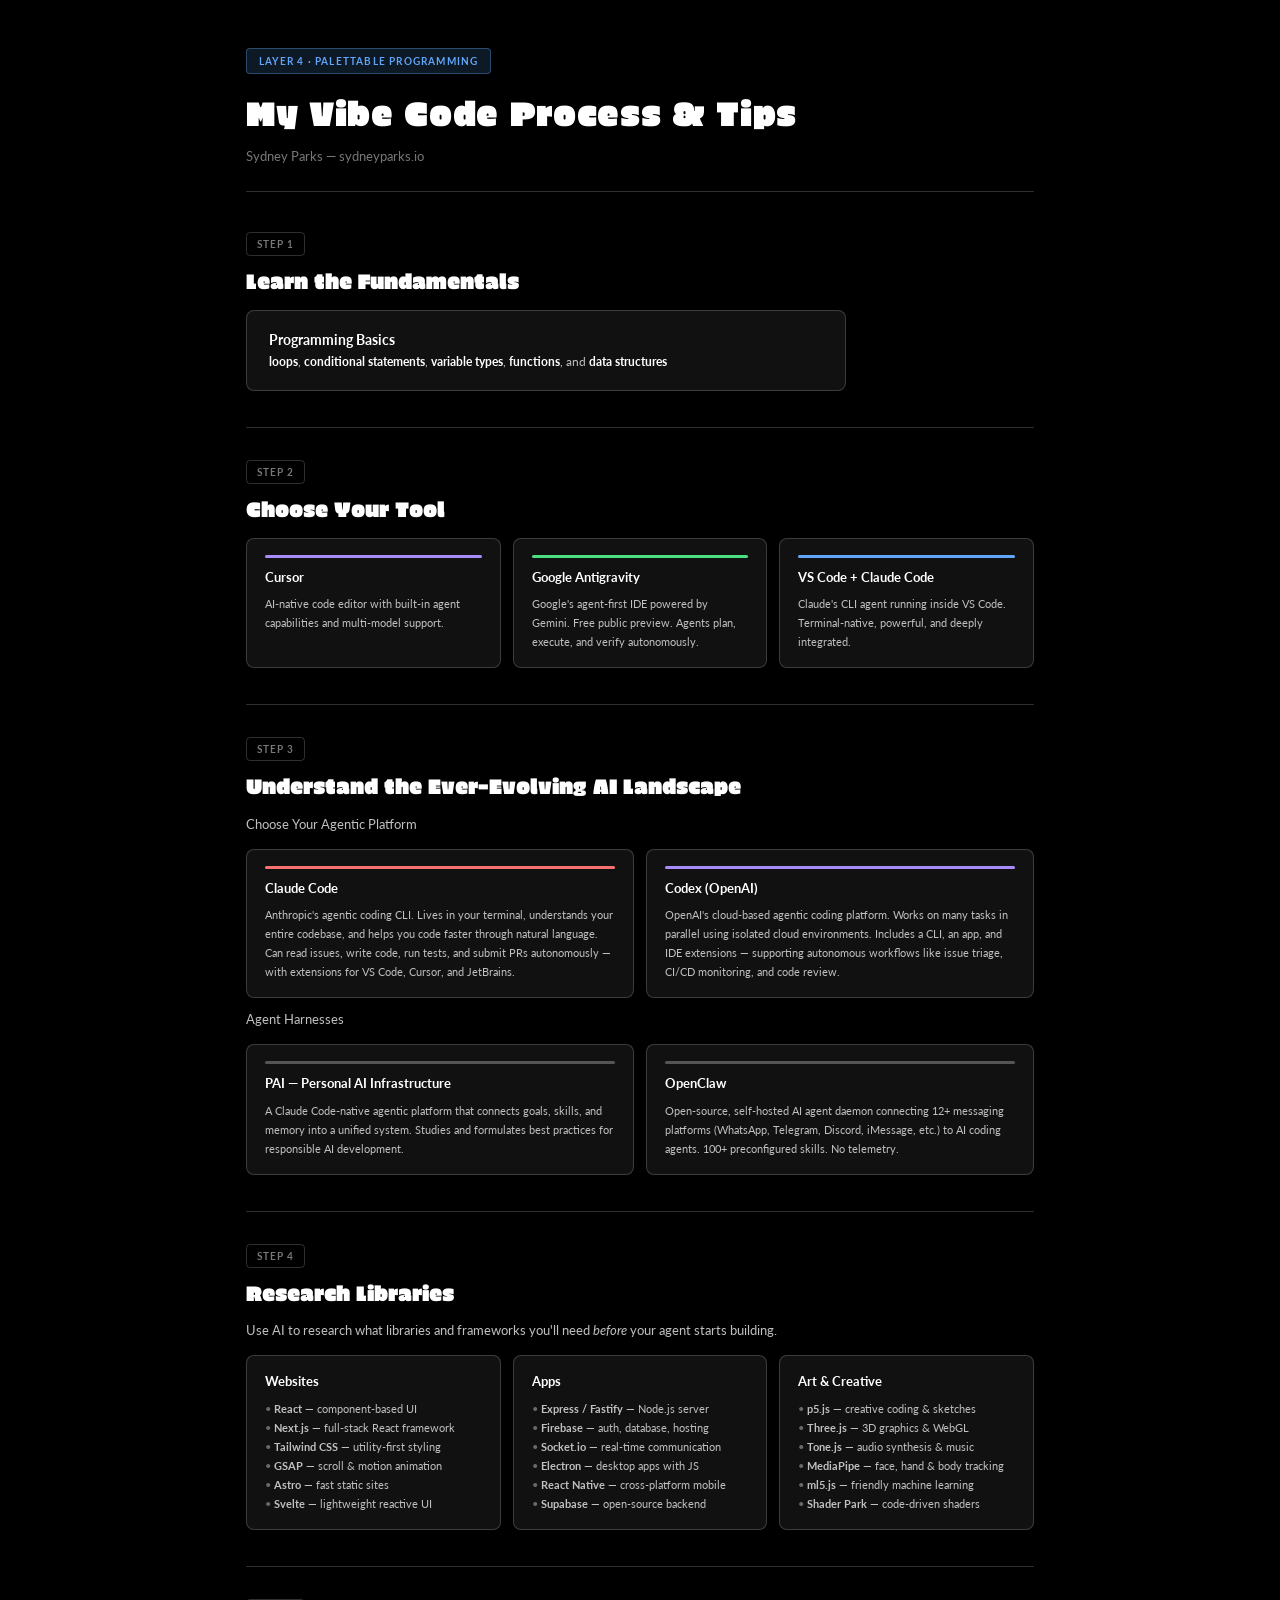
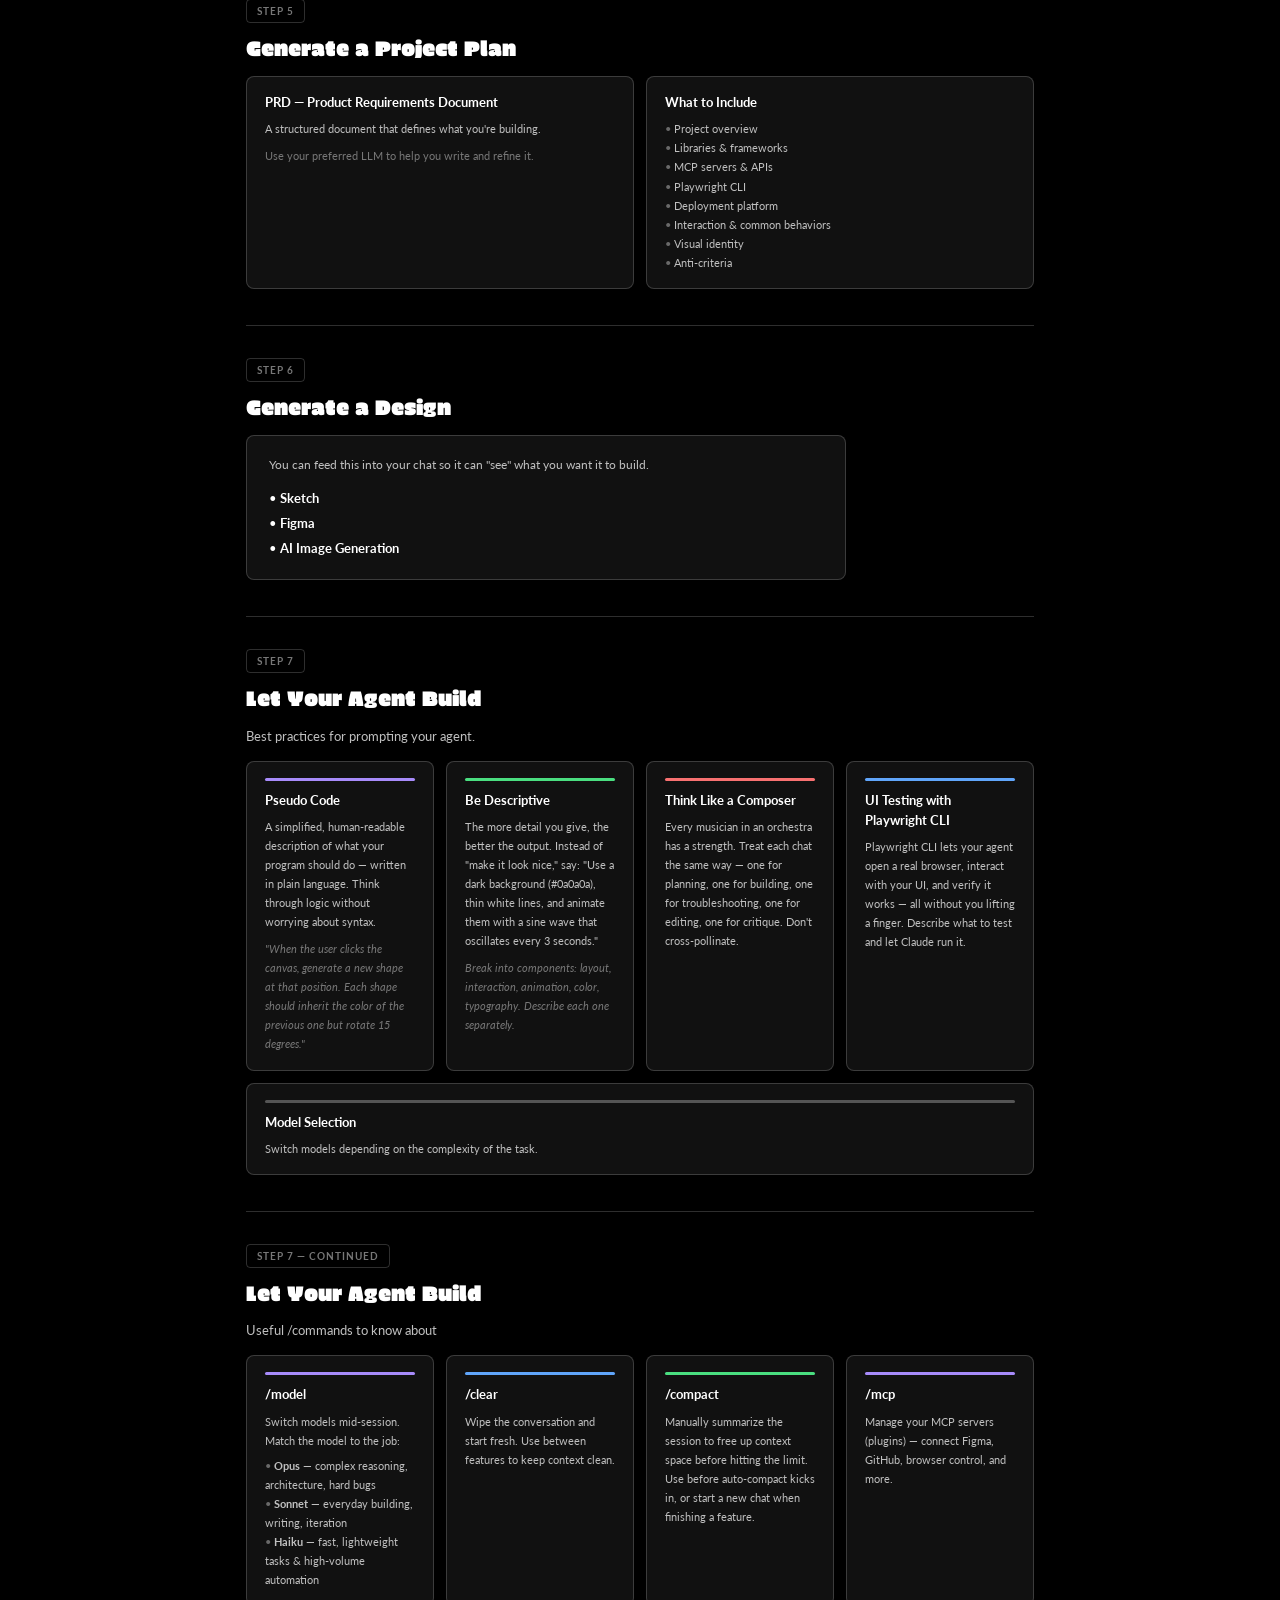
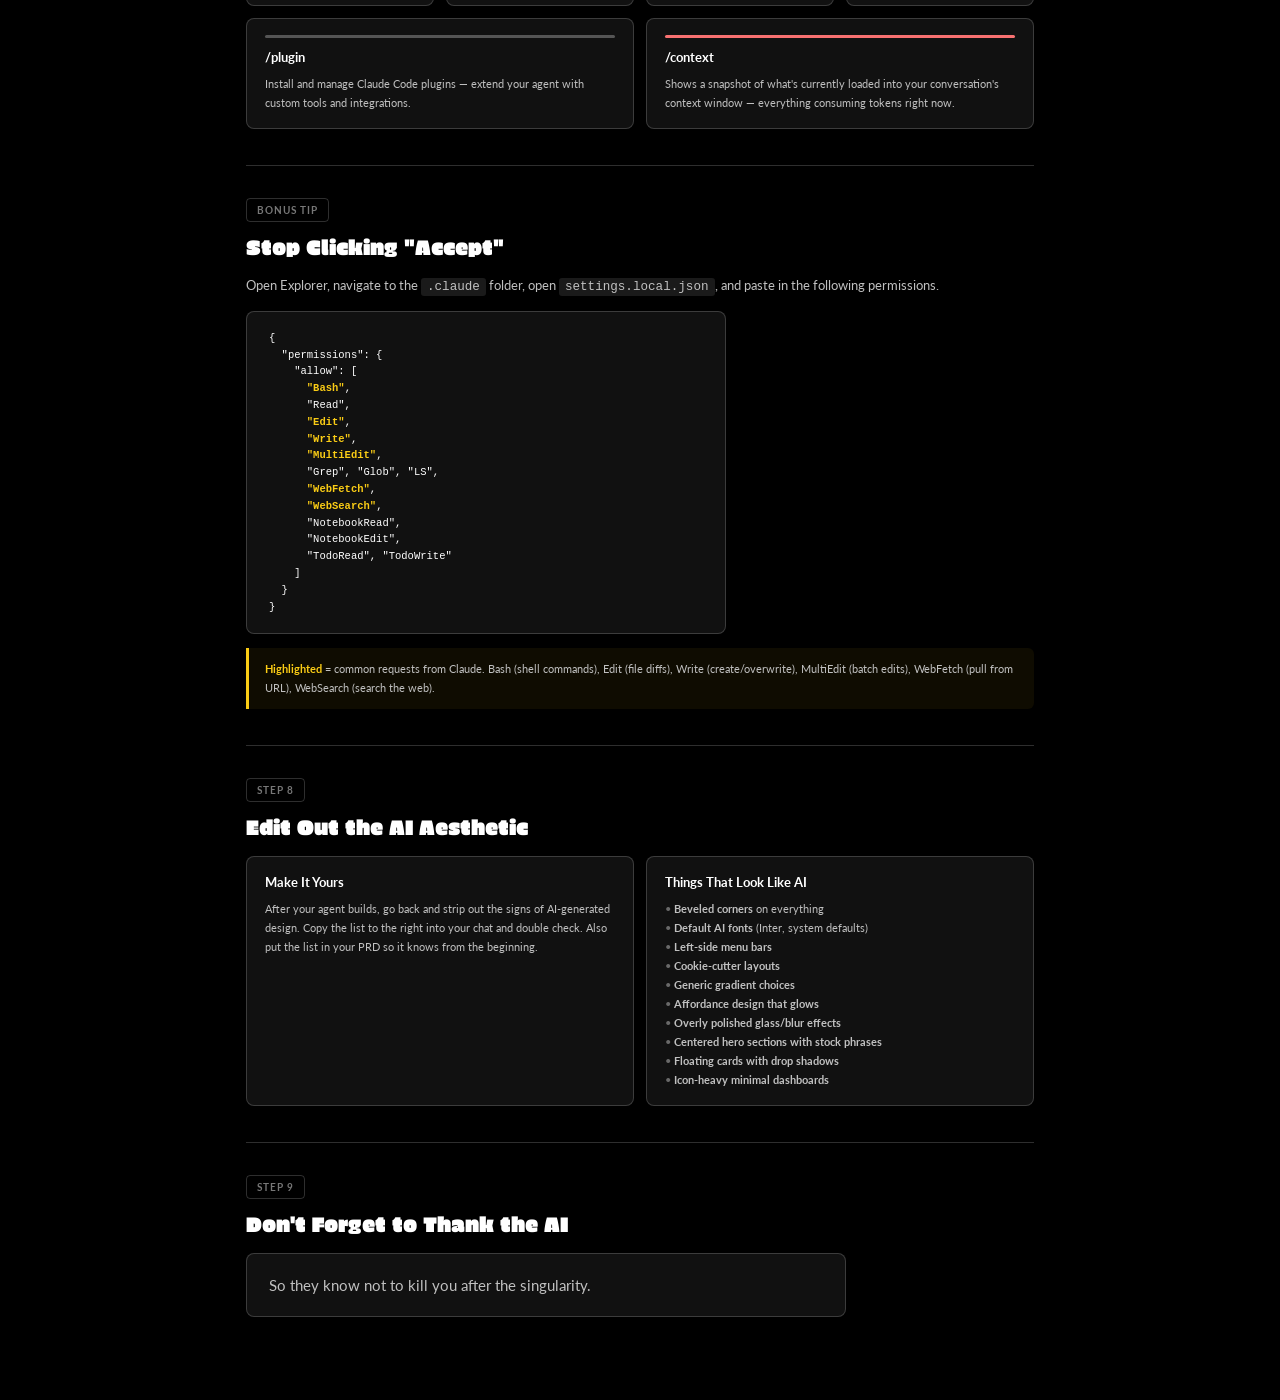
==== vibe-code-guide.html @ af0e0f03 "Initial commit: Vibe Code step-by-step guide" ====
<!DOCTYPE html>
<html lang="en">
<head>
  <meta charset="utf-8">
  <meta name="viewport" content="width=device-width, initial-scale=1.0">
  <title>My Vibe Code Process & Tips — Sydney Parks</title>
  <link rel="stylesheet" href="https://fonts.googleapis.com/css2?family=Erica+One&family=Lato:wght@300;400;700&display=swap">
  <style>
    *, *::before, *::after { box-sizing: border-box; margin: 0; padding: 0; }

    :root {
      --black: #000;
      --white: #fff;
      --bg-card: #111;
      --text-primary: #fff;
      --text-secondary: #c0c0c0;
      --text-dim: #777;
      --card-border: rgba(255,255,255,0.18);
      --accent-purple: #a78bfa;
      --accent-green: #4ade80;
      --accent-coral: #f87171;
      --accent-blue: #60a5fa;
      --accent-yellow: #facc15;
    }

    body {
      background: var(--black);
      color: var(--text-primary);
      font-family: 'Lato', sans-serif;
      font-size: 14px;
      line-height: 1.6;
      padding: 48px 56px;
      max-width: 900px;
      margin: 0 auto;
    }

    /* ── Header ── */
    .doc-header {
      border-bottom: 1px solid var(--card-border);
      padding-bottom: 24px;
      margin-bottom: 40px;
    }
    .doc-header .badge {
      display: inline-block;
      font-size: 10px;
      font-weight: 700;
      letter-spacing: 0.12em;
      text-transform: uppercase;
      background: rgba(96,165,250,0.15);
      border: 1px solid rgba(96,165,250,0.35);
      color: var(--accent-blue);
      padding: 4px 12px;
      border-radius: 4px;
      margin-bottom: 12px;
    }
    .doc-header h1 {
      font-family: 'Erica One', sans-serif;
      font-size: 2.4em;
      font-weight: 400;
      letter-spacing: 0.02em;
    }
    .doc-header p {
      color: var(--text-dim);
      margin-top: 6px;
      font-size: 0.95em;
    }

    /* ── Step block ── */
    .step {
      margin-bottom: 36px;
      page-break-inside: avoid;
    }
    .step-badge {
      display: inline-block;
      font-size: 10px;
      font-weight: 700;
      letter-spacing: 0.1em;
      text-transform: uppercase;
      border: 1px solid var(--card-border);
      color: var(--text-dim);
      padding: 3px 10px;
      border-radius: 4px;
      margin-bottom: 8px;
    }
    .step h2 {
      font-family: 'Erica One', sans-serif;
      font-size: 1.5em;
      font-weight: 400;
      margin-bottom: 12px;
    }
    .step .subtitle {
      color: var(--text-secondary);
      margin-bottom: 14px;
      font-size: 0.9em;
    }

    /* ── Cards ── */
    .cards {
      display: flex;
      flex-wrap: wrap;
      gap: 12px;
    }
    .card {
      background: var(--bg-card);
      border: 1px solid var(--card-border);
      border-radius: 8px;
      padding: 16px 18px;
      flex: 1;
      min-width: 180px;
    }
    .card h4 {
      font-size: 0.9em;
      font-weight: 700;
      margin-bottom: 6px;
    }
    .card p, .card li {
      font-size: 0.8em;
      color: var(--text-secondary);
      line-height: 1.7;
    }
    .card ul {
      list-style: none;
      padding: 0;
    }
    .card ul li::before { content: "• "; opacity: 0.5; }

    /* color bar accent */
    .bar { height: 3px; border-radius: 2px; margin-bottom: 10px; }
    .bar-purple { background: var(--accent-purple); }
    .bar-green  { background: var(--accent-green); }
    .bar-coral  { background: var(--accent-coral); }
    .bar-blue   { background: var(--accent-blue); }
    .bar-yellow { background: var(--accent-yellow); }
    .bar-gray   { background: #555; }

    /* ── Single card ── */
    .single-card {
      background: var(--bg-card);
      border: 1px solid var(--card-border);
      border-radius: 8px;
      padding: 18px 22px;
      max-width: 600px;
    }
    .single-card p { color: var(--text-secondary); font-size: 0.85em; line-height: 1.8; }
    .single-card strong { color: var(--text-primary); }

    /* ── PRE / code block ── */
    .code-block {
      background: var(--bg-card);
      border: 1px solid var(--card-border);
      border-radius: 8px;
      padding: 18px 22px;
      max-width: 480px;
    }
    pre {
      font-family: 'Courier New', monospace;
      font-size: 0.75em;
      line-height: 1.6;
      color: var(--text-primary);
      white-space: pre;
    }
    .highlight { color: var(--accent-yellow); font-weight: bold; }

    /* ── Divider ── */
    hr { border: none; border-top: 1px solid var(--card-border); margin: 32px 0; }

    /* ── Tip callout ── */
    .callout {
      border-left: 3px solid var(--accent-yellow);
      background: rgba(250,204,21,0.06);
      border-radius: 0 6px 6px 0;
      padding: 12px 16px;
      margin-top: 14px;
      font-size: 0.82em;
      color: var(--text-secondary);
    }
    .callout strong { color: var(--accent-yellow); }

    /* ── Print ── */
    @media print {
      body { padding: 28px 36px; font-size: 12px; }
      .step { page-break-inside: avoid; margin-bottom: 24px; }
      .cards { gap: 8px; }
      .card { padding: 12px 14px; }
    }

    @page {
      size: A4;
      margin: 20mm 18mm;
    }
  </style>
</head>
<body>

  <div class="doc-header">
    <div class="badge">Layer 4 · Palettable Programming</div>
    <h1>My Vibe Code Process &amp; Tips</h1>
    <p>Sydney Parks &mdash; sydneyparks.io</p>
  </div>

  <!-- Step 1 -->
  <div class="step">
    <div class="step-badge">Step 1</div>
    <h2>Learn the Fundamentals</h2>
    <div class="single-card">
      <h4>Programming Basics</h4>
      <p><strong>loops</strong>, <strong>conditional statements</strong>, <strong>variable types</strong>, <strong>functions</strong>, and <strong>data structures</strong></p>
    </div>
  </div>

  <hr>

  <!-- Step 2 -->
  <div class="step">
    <div class="step-badge">Step 2</div>
    <h2>Choose Your Tool</h2>
    <div class="cards">
      <div class="card">
        <div class="bar bar-purple"></div>
        <h4>Cursor</h4>
        <p>AI-native code editor with built-in agent capabilities and multi-model support.</p>
      </div>
      <div class="card">
        <div class="bar bar-green"></div>
        <h4>Google Antigravity</h4>
        <p>Google's agent-first IDE powered by Gemini. Free public preview. Agents plan, execute, and verify autonomously.</p>
      </div>
      <div class="card">
        <div class="bar bar-blue"></div>
        <h4>VS Code + Claude Code</h4>
        <p>Claude's CLI agent running inside VS Code. Terminal-native, powerful, and deeply integrated.</p>
      </div>
    </div>
  </div>

  <hr>

  <!-- Step 3 -->
  <div class="step">
    <div class="step-badge">Step 3</div>
    <h2>Understand the Ever-Evolving AI Landscape</h2>
    <p class="subtitle">Choose Your Agentic Platform</p>
    <div class="cards" style="margin-bottom: 12px;">
      <div class="card">
        <div class="bar bar-coral"></div>
        <h4>Claude Code</h4>
        <p>Anthropic's agentic coding CLI. Lives in your terminal, understands your entire codebase, and helps you code faster through natural language. Can read issues, write code, run tests, and submit PRs autonomously — with extensions for VS Code, Cursor, and JetBrains.</p>
      </div>
      <div class="card">
        <div class="bar bar-purple"></div>
        <h4>Codex (OpenAI)</h4>
        <p>OpenAI's cloud-based agentic coding platform. Works on many tasks in parallel using isolated cloud environments. Includes a CLI, an app, and IDE extensions — supporting autonomous workflows like issue triage, CI/CD monitoring, and code review.</p>
      </div>
    </div>
    <p class="subtitle">Agent Harnesses</p>
    <div class="cards">
      <div class="card">
        <div class="bar bar-gray"></div>
        <h4>PAI — Personal AI Infrastructure</h4>
        <p>A Claude Code-native agentic platform that connects goals, skills, and memory into a unified system. Studies and formulates best practices for responsible AI development.</p>
      </div>
      <div class="card">
        <div class="bar bar-gray"></div>
        <h4>OpenClaw</h4>
        <p>Open-source, self-hosted AI agent daemon connecting 12+ messaging platforms (WhatsApp, Telegram, Discord, iMessage, etc.) to AI coding agents. 100+ preconfigured skills. No telemetry.</p>
      </div>
    </div>
  </div>

  <hr>

  <!-- Step 4 -->
  <div class="step">
    <div class="step-badge">Step 4</div>
    <h2>Research Libraries</h2>
    <p class="subtitle">Use AI to research what libraries and frameworks you'll need <em>before</em> your agent starts building.</p>
    <div class="cards">
      <div class="card">
        <h4>Websites</h4>
        <ul>
          <li><strong>React</strong> — component-based UI</li>
          <li><strong>Next.js</strong> — full-stack React framework</li>
          <li><strong>Tailwind CSS</strong> — utility-first styling</li>
          <li><strong>GSAP</strong> — scroll &amp; motion animation</li>
          <li><strong>Astro</strong> — fast static sites</li>
          <li><strong>Svelte</strong> — lightweight reactive UI</li>
        </ul>
      </div>
      <div class="card">
        <h4>Apps</h4>
        <ul>
          <li><strong>Express / Fastify</strong> — Node.js server</li>
          <li><strong>Firebase</strong> — auth, database, hosting</li>
          <li><strong>Socket.io</strong> — real-time communication</li>
          <li><strong>Electron</strong> — desktop apps with JS</li>
          <li><strong>React Native</strong> — cross-platform mobile</li>
          <li><strong>Supabase</strong> — open-source backend</li>
        </ul>
      </div>
      <div class="card">
        <h4>Art &amp; Creative</h4>
        <ul>
          <li><strong>p5.js</strong> — creative coding &amp; sketches</li>
          <li><strong>Three.js</strong> — 3D graphics &amp; WebGL</li>
          <li><strong>Tone.js</strong> — audio synthesis &amp; music</li>
          <li><strong>MediaPipe</strong> — face, hand &amp; body tracking</li>
          <li><strong>ml5.js</strong> — friendly machine learning</li>
          <li><strong>Shader Park</strong> — code-driven shaders</li>
        </ul>
      </div>
    </div>
  </div>

  <hr>

  <!-- Step 5 -->
  <div class="step">
    <div class="step-badge">Step 5</div>
    <h2>Generate a Project Plan</h2>
    <div class="cards">
      <div class="card">
        <h4>PRD — Product Requirements Document</h4>
        <p>A structured document that defines what you're building.</p>
        <p style="margin-top:8px; color: var(--text-dim);">Use your preferred LLM to help you write and refine it.</p>
      </div>
      <div class="card">
        <h4>What to Include</h4>
        <ul>
          <li>Project overview</li>
          <li>Libraries &amp; frameworks</li>
          <li>MCP servers &amp; APIs</li>
          <li>Playwright CLI</li>
          <li>Deployment platform</li>
          <li>Interaction &amp; common behaviors</li>
          <li>Visual identity</li>
          <li>Anti-criteria</li>
        </ul>
      </div>
    </div>
  </div>

  <hr>

  <!-- Step 6 -->
  <div class="step">
    <div class="step-badge">Step 6</div>
    <h2>Generate a Design</h2>
    <div class="single-card">
      <p>You can feed this into your chat so it can "see" what you want it to build.</p>
      <ul style="margin-top:10px; list-style:none; padding:0; font-size:0.9em; line-height:2;">
        <li>• <strong>Sketch</strong></li>
        <li>• <strong>Figma</strong></li>
        <li>• <strong>AI Image Generation</strong></li>
      </ul>
    </div>
  </div>

  <hr>

  <!-- Step 7 -->
  <div class="step">
    <div class="step-badge">Step 7</div>
    <h2>Let Your Agent Build</h2>
    <p class="subtitle">Best practices for prompting your agent.</p>
    <div class="cards">
      <div class="card">
        <div class="bar bar-purple"></div>
        <h4>Pseudo Code</h4>
        <p>A simplified, human-readable description of what your program should do — written in plain language. Think through logic without worrying about syntax.</p>
        <p style="margin-top:8px; font-style:italic; color: var(--text-dim);">"When the user clicks the canvas, generate a new shape at that position. Each shape should inherit the color of the previous one but rotate 15 degrees."</p>
      </div>
      <div class="card">
        <div class="bar bar-green"></div>
        <h4>Be Descriptive</h4>
        <p>The more detail you give, the better the output. Instead of "make it look nice," say: "Use a dark background (#0a0a0a), thin white lines, and animate them with a sine wave that oscillates every 3 seconds."</p>
        <p style="margin-top:8px; font-style:italic; color: var(--text-dim);">Break into components: layout, interaction, animation, color, typography. Describe each one separately.</p>
      </div>
      <div class="card">
        <div class="bar bar-coral"></div>
        <h4>Think Like a Composer</h4>
        <p>Every musician in an orchestra has a strength. Treat each chat the same way — one for planning, one for building, one for troubleshooting, one for editing, one for critique. Don't cross-pollinate.</p>
      </div>
      <div class="card">
        <div class="bar bar-blue"></div>
        <h4>UI Testing with Playwright CLI</h4>
        <p>Playwright CLI lets your agent open a real browser, interact with your UI, and verify it works — all without you lifting a finger. Describe what to test and let Claude run it.</p>
      </div>
      <div class="card">
        <div class="bar bar-gray"></div>
        <h4>Model Selection</h4>
        <p>Switch models depending on the complexity of the task.</p>
      </div>
    </div>
  </div>

  <hr>

  <!-- Step 7 Continued -->
  <div class="step">
    <div class="step-badge">Step 7 — Continued</div>
    <h2>Let Your Agent Build</h2>
    <p class="subtitle">Useful /commands to know about</p>
    <div class="cards">
      <div class="card">
        <div class="bar bar-purple"></div>
        <h4>/model</h4>
        <p>Switch models mid-session. Match the model to the job:</p>
        <ul style="margin-top:6px;">
          <li><strong>Opus</strong> — complex reasoning, architecture, hard bugs</li>
          <li><strong>Sonnet</strong> — everyday building, writing, iteration</li>
          <li><strong>Haiku</strong> — fast, lightweight tasks &amp; high-volume automation</li>
        </ul>
      </div>
      <div class="card">
        <div class="bar bar-blue"></div>
        <h4>/clear</h4>
        <p>Wipe the conversation and start fresh. Use between features to keep context clean.</p>
      </div>
      <div class="card">
        <div class="bar bar-green"></div>
        <h4>/compact</h4>
        <p>Manually summarize the session to free up context space before hitting the limit. Use before auto-compact kicks in, or start a new chat when finishing a feature.</p>
      </div>
      <div class="card">
        <div class="bar bar-purple"></div>
        <h4>/mcp</h4>
        <p>Manage your MCP servers (plugins) — connect Figma, GitHub, browser control, and more.</p>
      </div>
      <div class="card">
        <div class="bar bar-gray"></div>
        <h4>/plugin</h4>
        <p>Install and manage Claude Code plugins — extend your agent with custom tools and integrations.</p>
      </div>
      <div class="card">
        <div class="bar bar-coral"></div>
        <h4>/context</h4>
        <p>Shows a snapshot of what's currently loaded into your conversation's context window — everything consuming tokens right now.</p>
      </div>
    </div>
  </div>

  <hr>

  <!-- Bonus Tip -->
  <div class="step">
    <div class="step-badge">Bonus Tip</div>
    <h2>Stop Clicking "Accept"</h2>
    <p class="subtitle">Open Explorer, navigate to the <code style="background:rgba(255,255,255,0.1);padding:2px 6px;border-radius:3px;">.claude</code> folder, open <code style="background:rgba(255,255,255,0.1);padding:2px 6px;border-radius:3px;">settings.local.json</code>, and paste in the following permissions.</p>
    <div class="code-block">
      <pre>{
  "permissions": {
    "allow": [
      <span class="highlight">"Bash"</span>,
      "Read",
      <span class="highlight">"Edit"</span>,
      <span class="highlight">"Write"</span>,
      <span class="highlight">"MultiEdit"</span>,
      "Grep", "Glob", "LS",
      <span class="highlight">"WebFetch"</span>,
      <span class="highlight">"WebSearch"</span>,
      "NotebookRead",
      "NotebookEdit",
      "TodoRead", "TodoWrite"
    ]
  }
}</pre>
    </div>
    <div class="callout"><strong>Highlighted</strong> = common requests from Claude. Bash (shell commands), Edit (file diffs), Write (create/overwrite), MultiEdit (batch edits), WebFetch (pull from URL), WebSearch (search the web).</div>
  </div>

  <hr>

  <!-- Step 8 -->
  <div class="step">
    <div class="step-badge">Step 8</div>
    <h2>Edit Out the AI Aesthetic</h2>
    <div class="cards">
      <div class="card">
        <h4>Make It Yours</h4>
        <p>After your agent builds, go back and strip out the signs of AI-generated design. Copy the list to the right into your chat and double check. Also put the list in your PRD so it knows from the beginning.</p>
      </div>
      <div class="card">
        <h4>Things That Look Like AI</h4>
        <ul>
          <li><strong>Beveled corners</strong> on everything</li>
          <li><strong>Default AI fonts</strong> (Inter, system defaults)</li>
          <li><strong>Left-side menu bars</strong></li>
          <li><strong>Cookie-cutter layouts</strong></li>
          <li><strong>Generic gradient choices</strong></li>
          <li><strong>Affordance design that glows</strong></li>
          <li><strong>Overly polished glass/blur effects</strong></li>
          <li><strong>Centered hero sections with stock phrases</strong></li>
          <li><strong>Floating cards with drop shadows</strong></li>
          <li><strong>Icon-heavy minimal dashboards</strong></li>
        </ul>
      </div>
    </div>
  </div>

  <hr>

  <!-- Step 9 -->
  <div class="step">
    <div class="step-badge">Step 9</div>
    <h2>Don't Forget to Thank the AI</h2>
    <div class="single-card">
      <p style="font-size:1.05em;">So they know not to kill you after the singularity.</p>
    </div>
  </div>

</body>
</html>
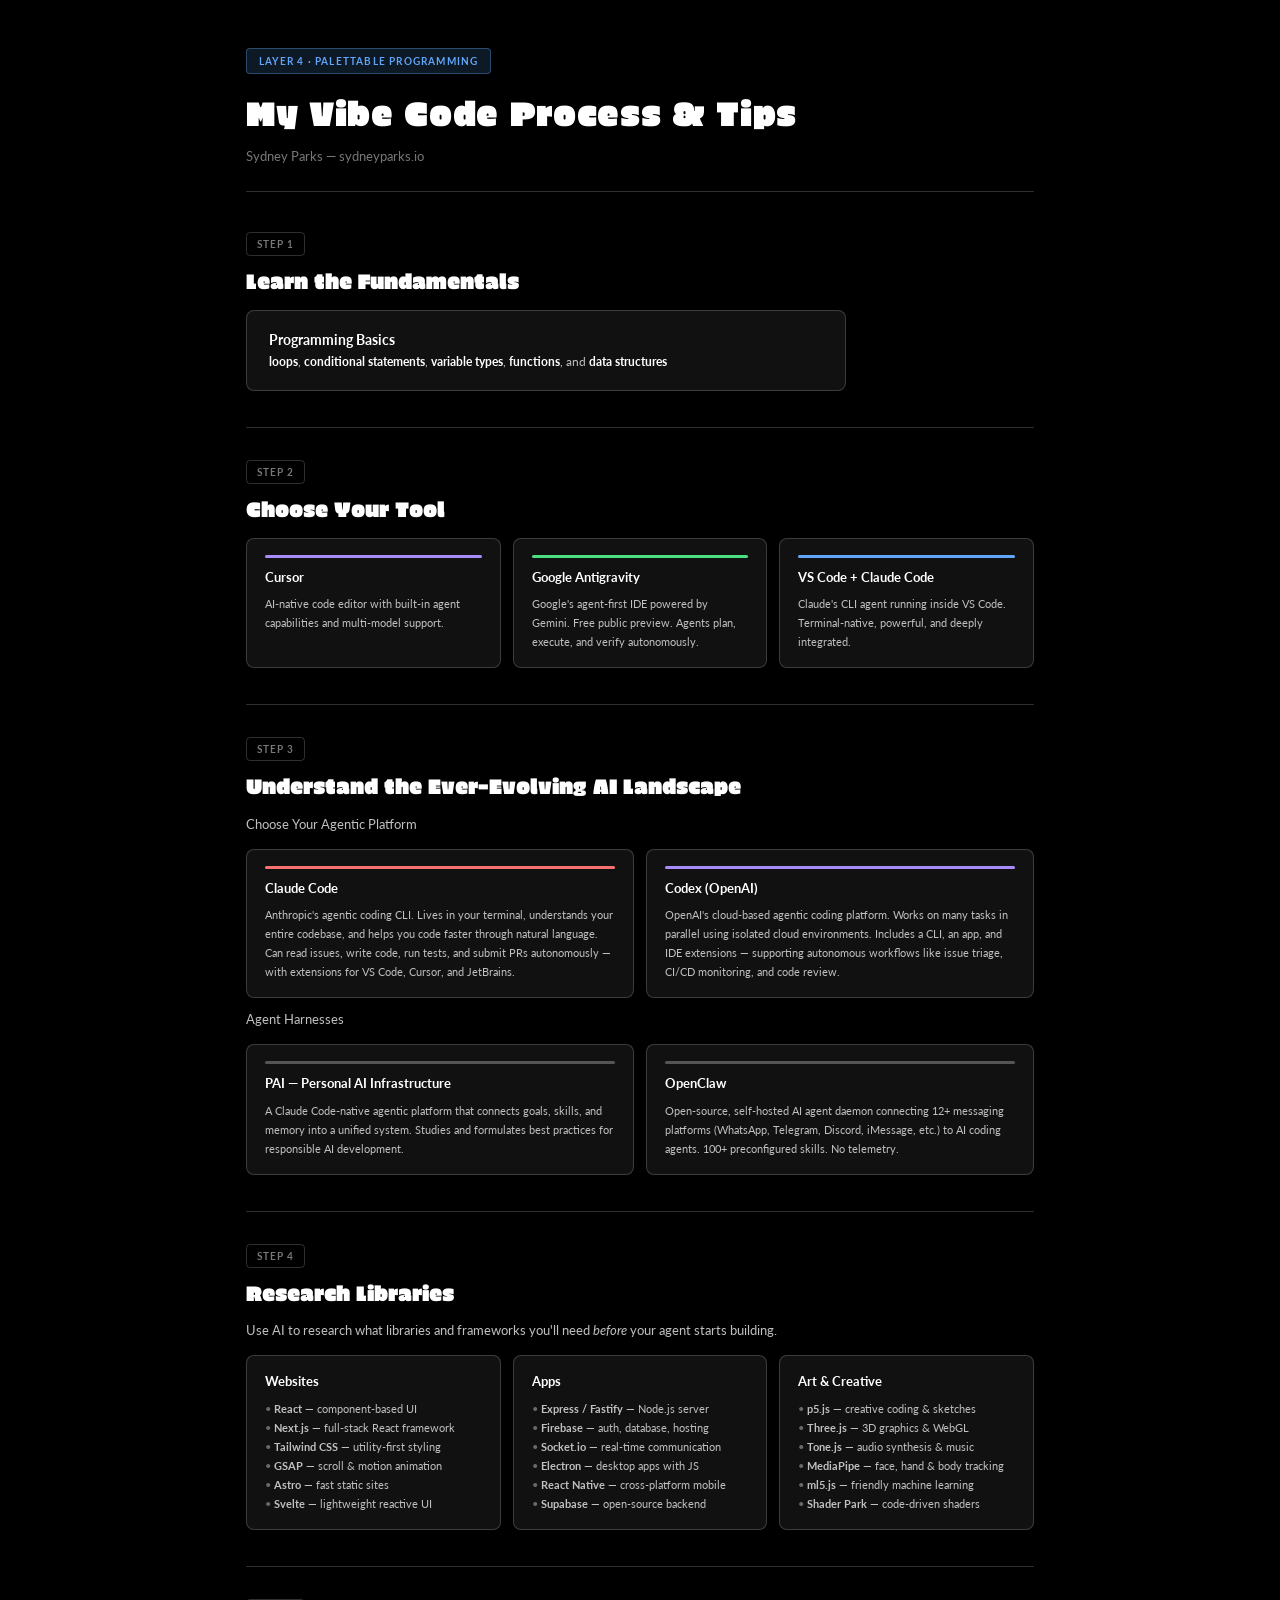
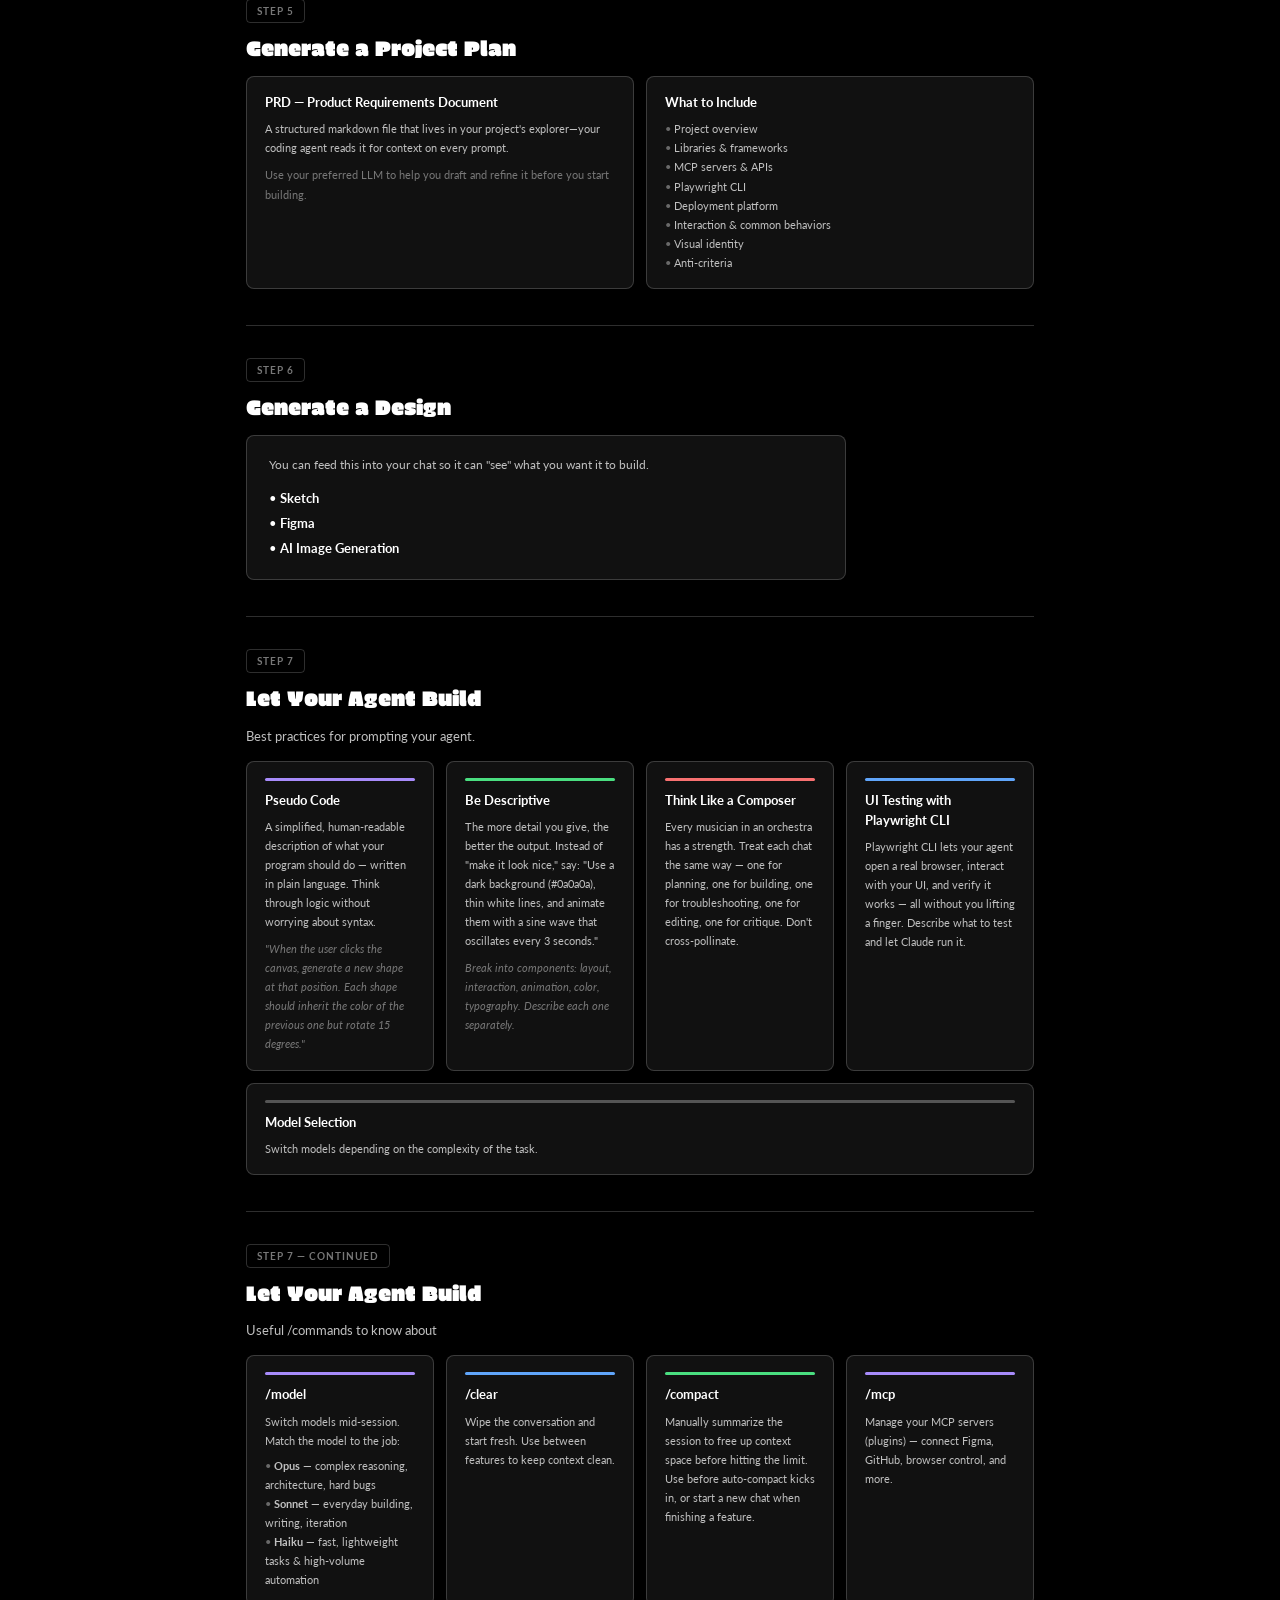
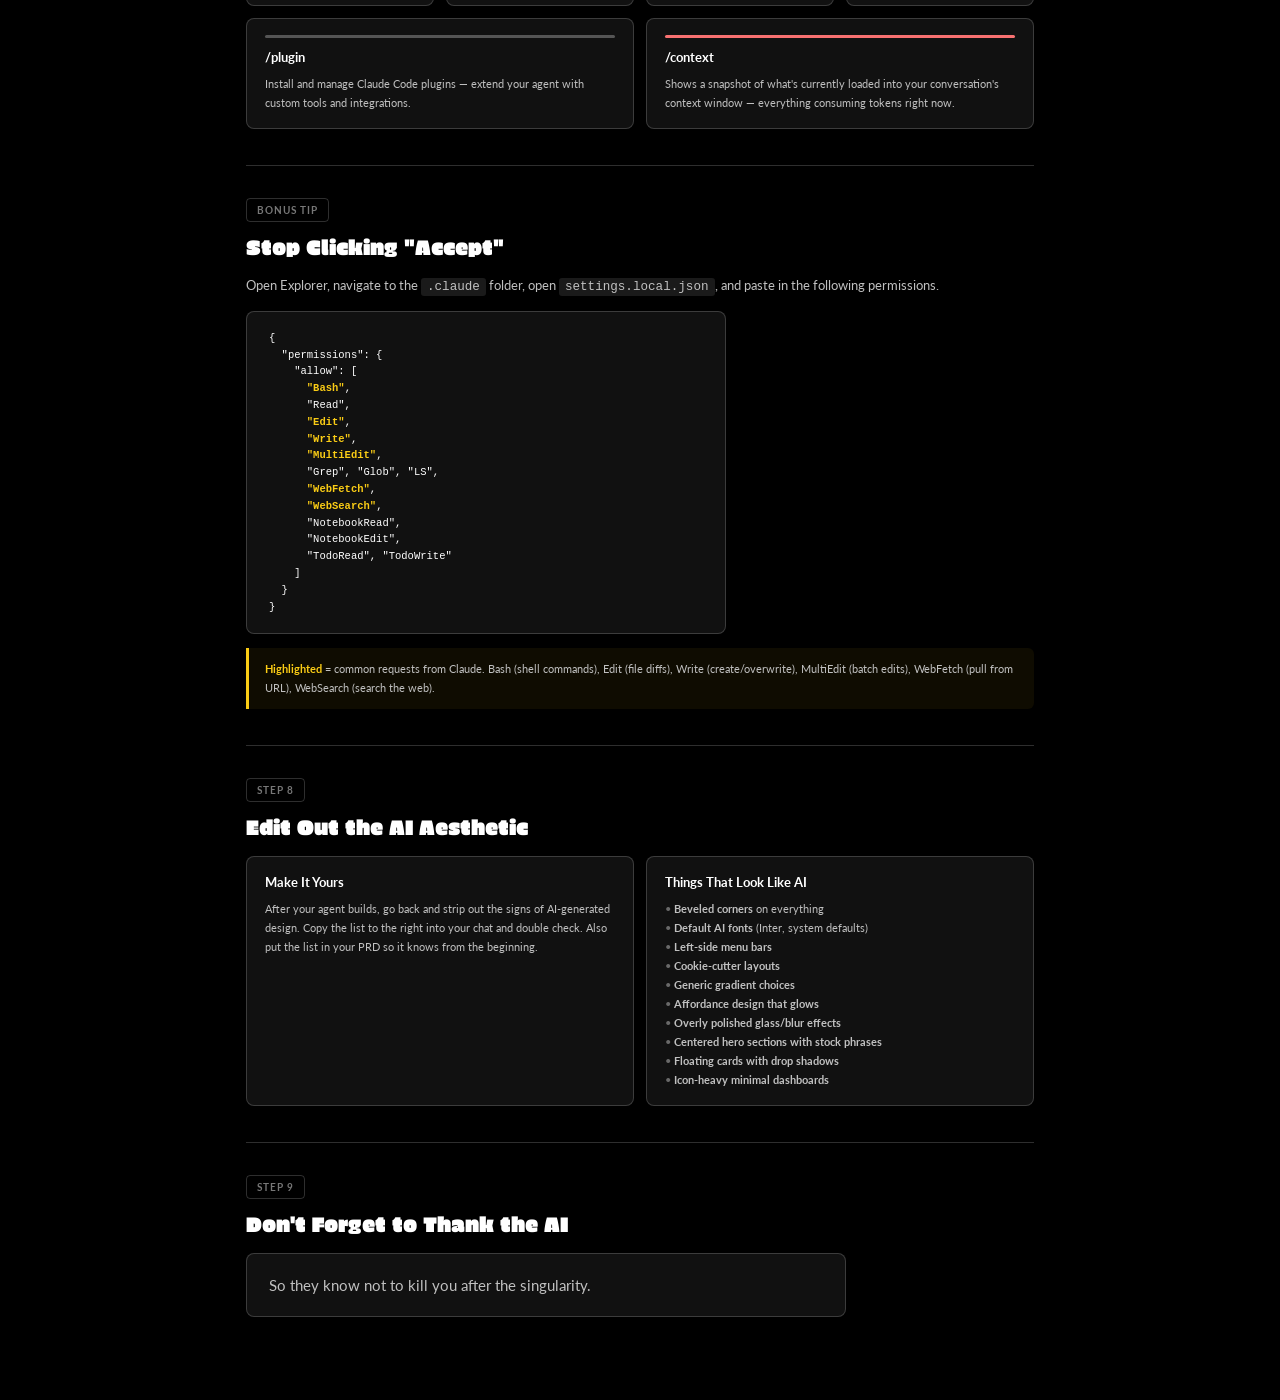
==== commit d9a7babf: "Add paint drip effect (paint-intro.js) triggered on spacebar" ====
--- a/vibe-code-guide.html
+++ b/vibe-code-guide.html
@@ -320,8 +320,8 @@
     <div class="cards">
       <div class="card">
         <h4>PRD — Product Requirements Document</h4>
-        <p>A structured document that defines what you're building.</p>
-        <p style="margin-top:8px; color: var(--text-dim);">Use your preferred LLM to help you write and refine it.</p>
+        <p>A structured markdown file that lives in your project's explorer&mdash;your coding agent reads it for context on every prompt.</p>
+        <p style="margin-top:8px; color: var(--text-dim);">Use your preferred LLM to help you draft and refine it before you start building.</p>
       </div>
       <div class="card">
         <h4>What to Include</h4>
